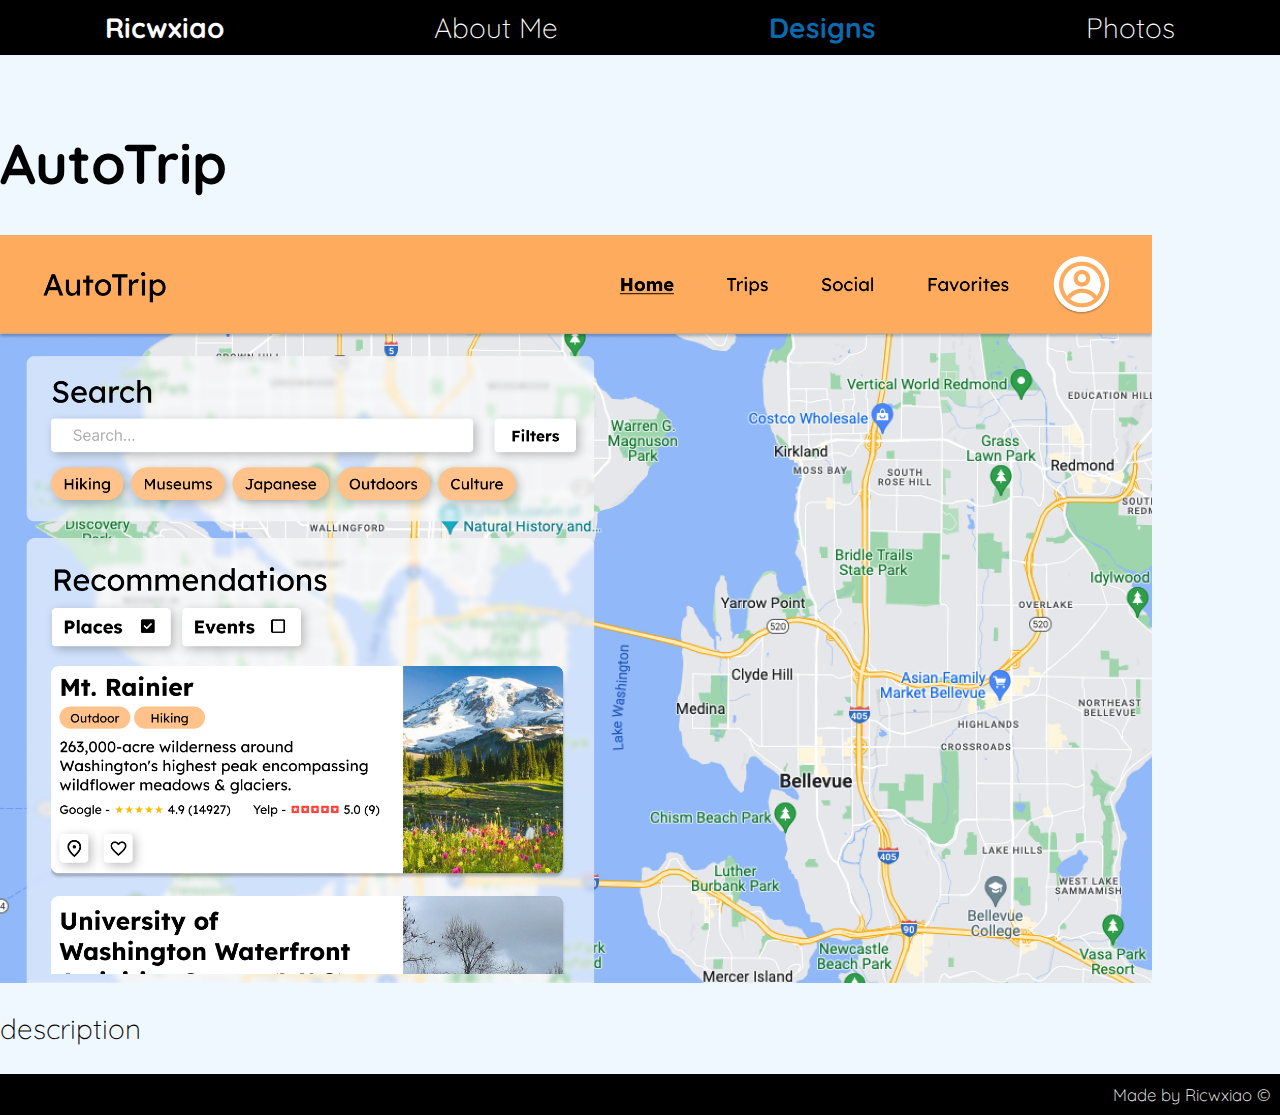
==== designs.html @ 52e3e887 "roughly finished design page" ====
<html>
    <head>
        <title>Ricwxiao's Photo Portfolio | Designs</title>
        <meta charset="UTF-8">
        <meta name="author" content="Ricwxiao">
        <meta name="description" content="Designs, Photo portfolio of Ricwxiao">
        <link rel="stylesheet" href="style/style.css">
        <link href="https://fonts.googleapis.com/css2?family=Courier+Prime:wght@400;700&display=swap" rel="stylesheet">
    </head>
    <body>
        <nav>
            <ul>
                <li><a href="index.html">Ricwxiao</a></li>
                <li><a href="#">About Me</a></li>
                <li><a href="#" class="vital">Designs</a></li>
                <li><a href="#">Photos</a></li>
            </ul>
        </nav>
        <main>
            <div class="designs-container">
                <div class="design-box">
                    <h1>AutoTrip</h1>
                    <img src="./img/AutoTrip.png">
                    <p>description</p>
                </div>
            </div>
        </main>
        <footer>
            <p>
                Made by Ricwxiao &#169;
            </p>
        </footer>
    </body>
</html>
---- style/style.css ----
@import url('https://fonts.googleapis.com/css2?family=Karla:wght@300;400;700&family=Quicksand:wght@300;400;700&display=swap');
@import url('https://fonts.googleapis.com/css2?family=Open+Sans&display=swap');

body {
    font-family: 'Quicksand', sans-serif;
    font-weight: 300;
    font-size: 28px;
    background-color: aliceblue;
    margin: 0;
}

nav {
    position: sticky;
    top: 0;
    height: 10vh;
    padding: 0;
    margin: 0;
}

a {
    text-decoration: none;
}

nav ul {
    list-style: none;
    display: flex;
    flex-direction: row;
    margin: 0;
    padding: 0;
    background-color: #000000;
}

nav li {
    flex: auto;
}

nav a {
    display: block;
    padding: 10px 20px;
    color: #ffffff;
    text-align: center;
}

nav a:hover {
    font-weight: 700;
}

footer {
    background-color: #000000;
}

footer p {
    padding: 0.6em;
    font-size: 0.6em;
    color: #fff;
    margin-block: 0;
    text-align: right;
}

img {
    max-width: 90vw;
}

.big-intro {
    font-size: 2em;
    text-align: left;
    font-family: 'Open Sans', sans-serif;
    margin-top: 2em;
    color: #000000;
}

.big-intro p {
    margin-left: 10vw;
    margin-right: 10vw;
}

.big-intro div:hover {
    transform: scale(1.1);
    transition-duration: 1s;
    transition-timing-function: cubic-bezier(0.075, 0.82, 0.165, 1);
    box-shadow: 5px 5px 8px 2px rgba(0, 0, 0, 0.2);
    padding-top: .5em;
    padding-bottom: .5em;
}

.vital {
    color: #0A6AB0;
    font-weight: bold;
}

main .vital:hover {
    transform: scale(1.2);
}

.home-container {
    display: flex;
    flex-direction: column;
    align-items: center;
}

.portrait {
    max-width: 50vw;
    border-radius: 10000px;
    margin-top: 2em;
}

.container {
    display: flex;
    flex-direction: column;
}

.row {
    flex: auto;
    display: flex;
    flex-direction: row;
    margin: 1em 0;
    justify-content: center;
}

.card {
    flex: 1;
    width: 200px;
    height: 200px;
    background-color: aqua;
    border: #000000 solid ;
    overflow: auto;
}
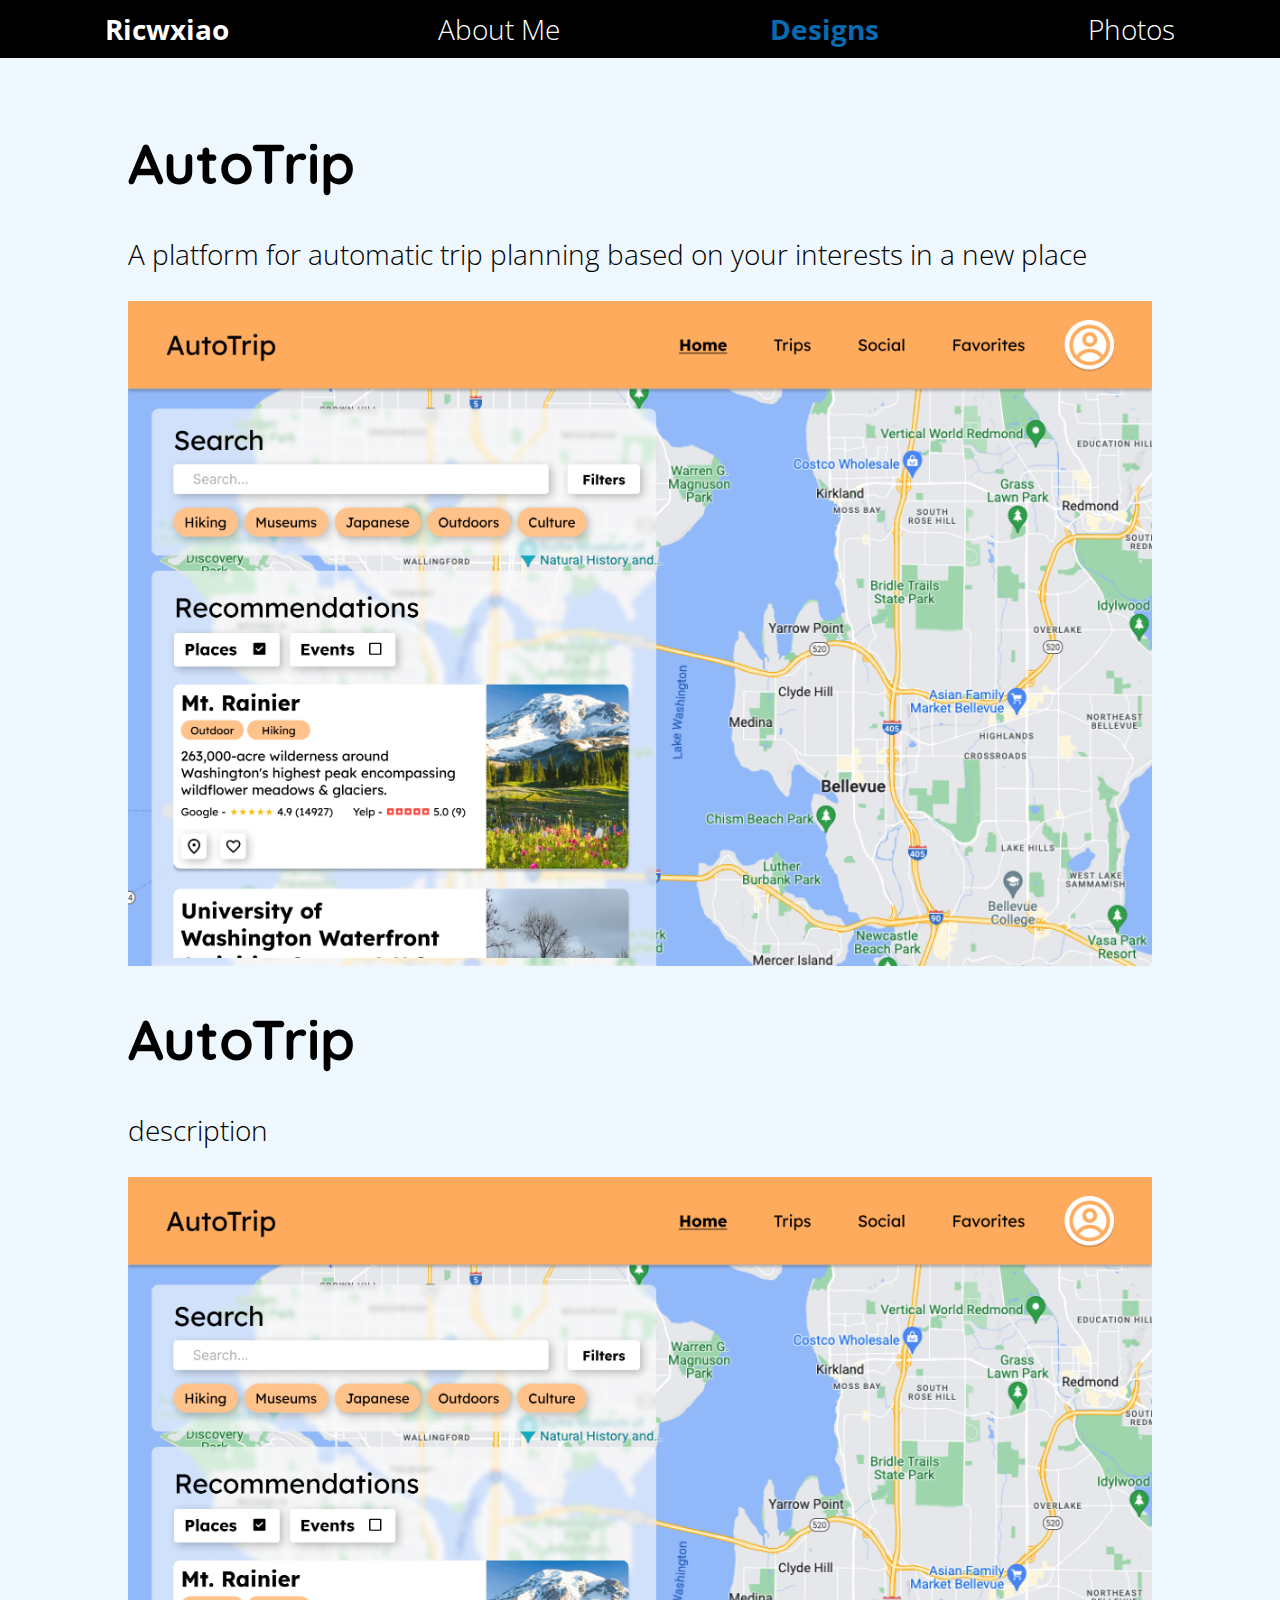
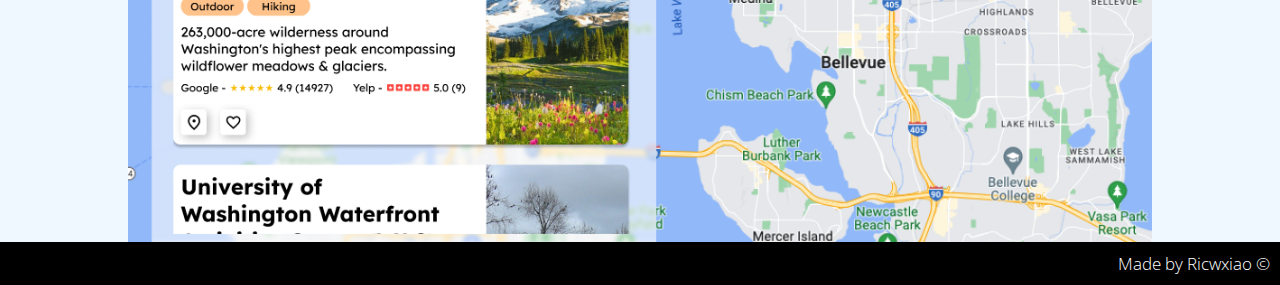
==== commit 457d03ab: "made design flex layout" ====
--- a/designs.html
+++ b/designs.html
@@ -16,12 +16,17 @@
                 <li><a href="#">Photos</a></li>
             </ul>
         </nav>
-        <main>
+        <main class="design-main">
             <div class="designs-container">
                 <div class="design-box">
                     <h1>AutoTrip</h1>
+                    <p>A platform for automatic trip planning based on your interests in a new place</p>
                     <img src="./img/AutoTrip.png">
+                </div>
+                <div class="design-box">
+                    <h1>AutoTrip</h1>
                     <p>description</p>
+                    <img src="./img/AutoTrip.png">
                 </div>
             </div>
         </main>
--- a/style/style.css
+++ b/style/style.css
@@ -2,11 +2,15 @@
 @import url('https://fonts.googleapis.com/css2?family=Open+Sans&display=swap');
 
 body {
-    font-family: 'Quicksand', sans-serif;
+    font-family: 'Open Sans', sans-serif;
     font-weight: 300;
     font-size: 28px;
     background-color: aliceblue;
     margin: 0;
+}
+
+h1 {
+    font-family: 'Quicksand', sans-serif;
 }
 
 nav {
@@ -57,10 +61,6 @@
     text-align: right;
 }
 
-img {
-    max-width: 90vw;
-}
-
 .big-intro {
     font-size: 2em;
     text-align: left;
@@ -74,22 +74,21 @@
     margin-right: 10vw;
 }
 
+.big-intro div {
+    padding-top: .5em;
+    padding-bottom: .5em;
+}
+
 .big-intro div:hover {
-    transform: scale(1.1);
-    transition-duration: 1s;
+    transform: scale(1.2);
+    transition-duration: 0.8s;
     transition-timing-function: cubic-bezier(0.075, 0.82, 0.165, 1);
     box-shadow: 5px 5px 8px 2px rgba(0, 0, 0, 0.2);
-    padding-top: .5em;
-    padding-bottom: .5em;
 }
 
 .vital {
     color: #0A6AB0;
     font-weight: bold;
-}
-
-main .vital:hover {
-    transform: scale(1.2);
 }
 
 .home-container {
@@ -124,4 +123,26 @@
     background-color: aqua;
     border: #000000 solid ;
     overflow: auto;
+}
+
+.design-main {
+    display: flex;
+    justify-content: center;
+    align-items: center;
+}
+
+.design-container {
+    display: flex;
+    flex-direction: row;
+    flex-wrap: wrap;
+    max-width: 80vw;
+    justify-content: center;
+}
+
+.design-box {
+    width: 80vw;
+}
+
+.design-box img {
+    max-width: 80vw;
 }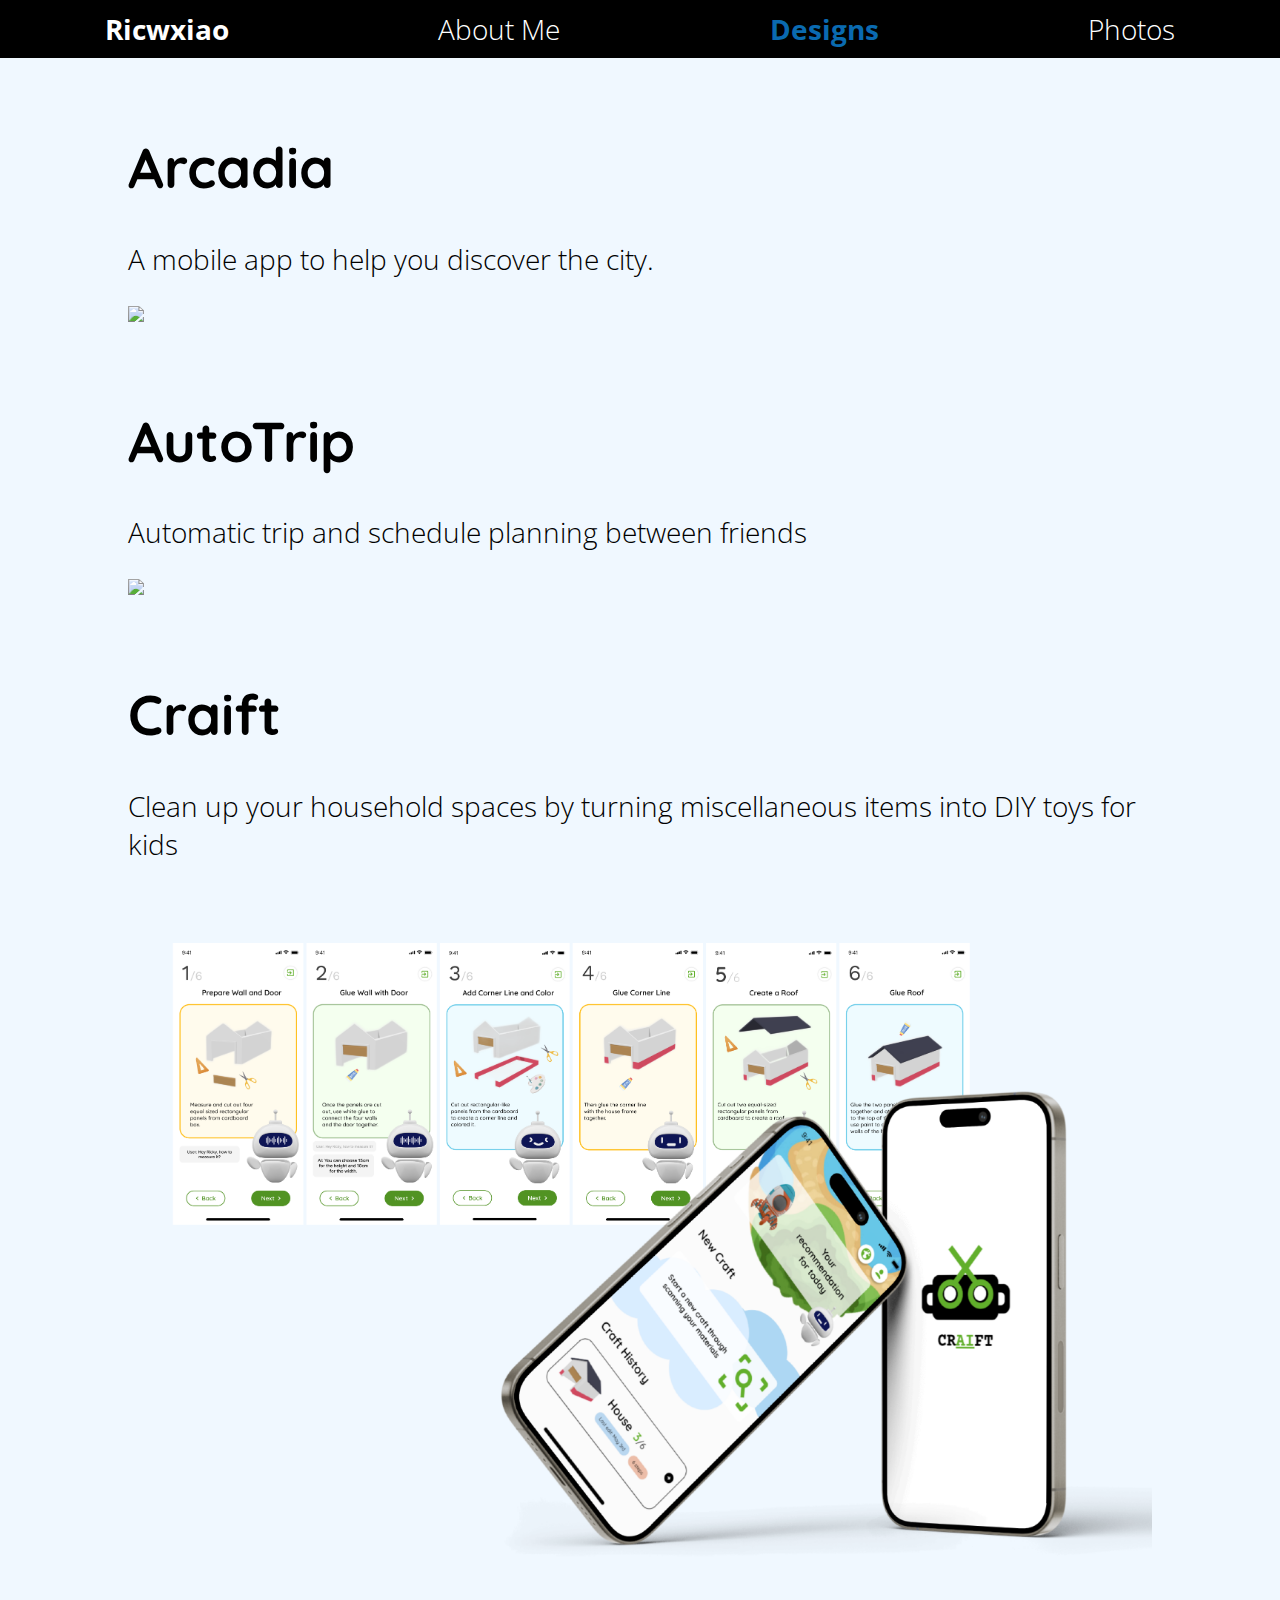
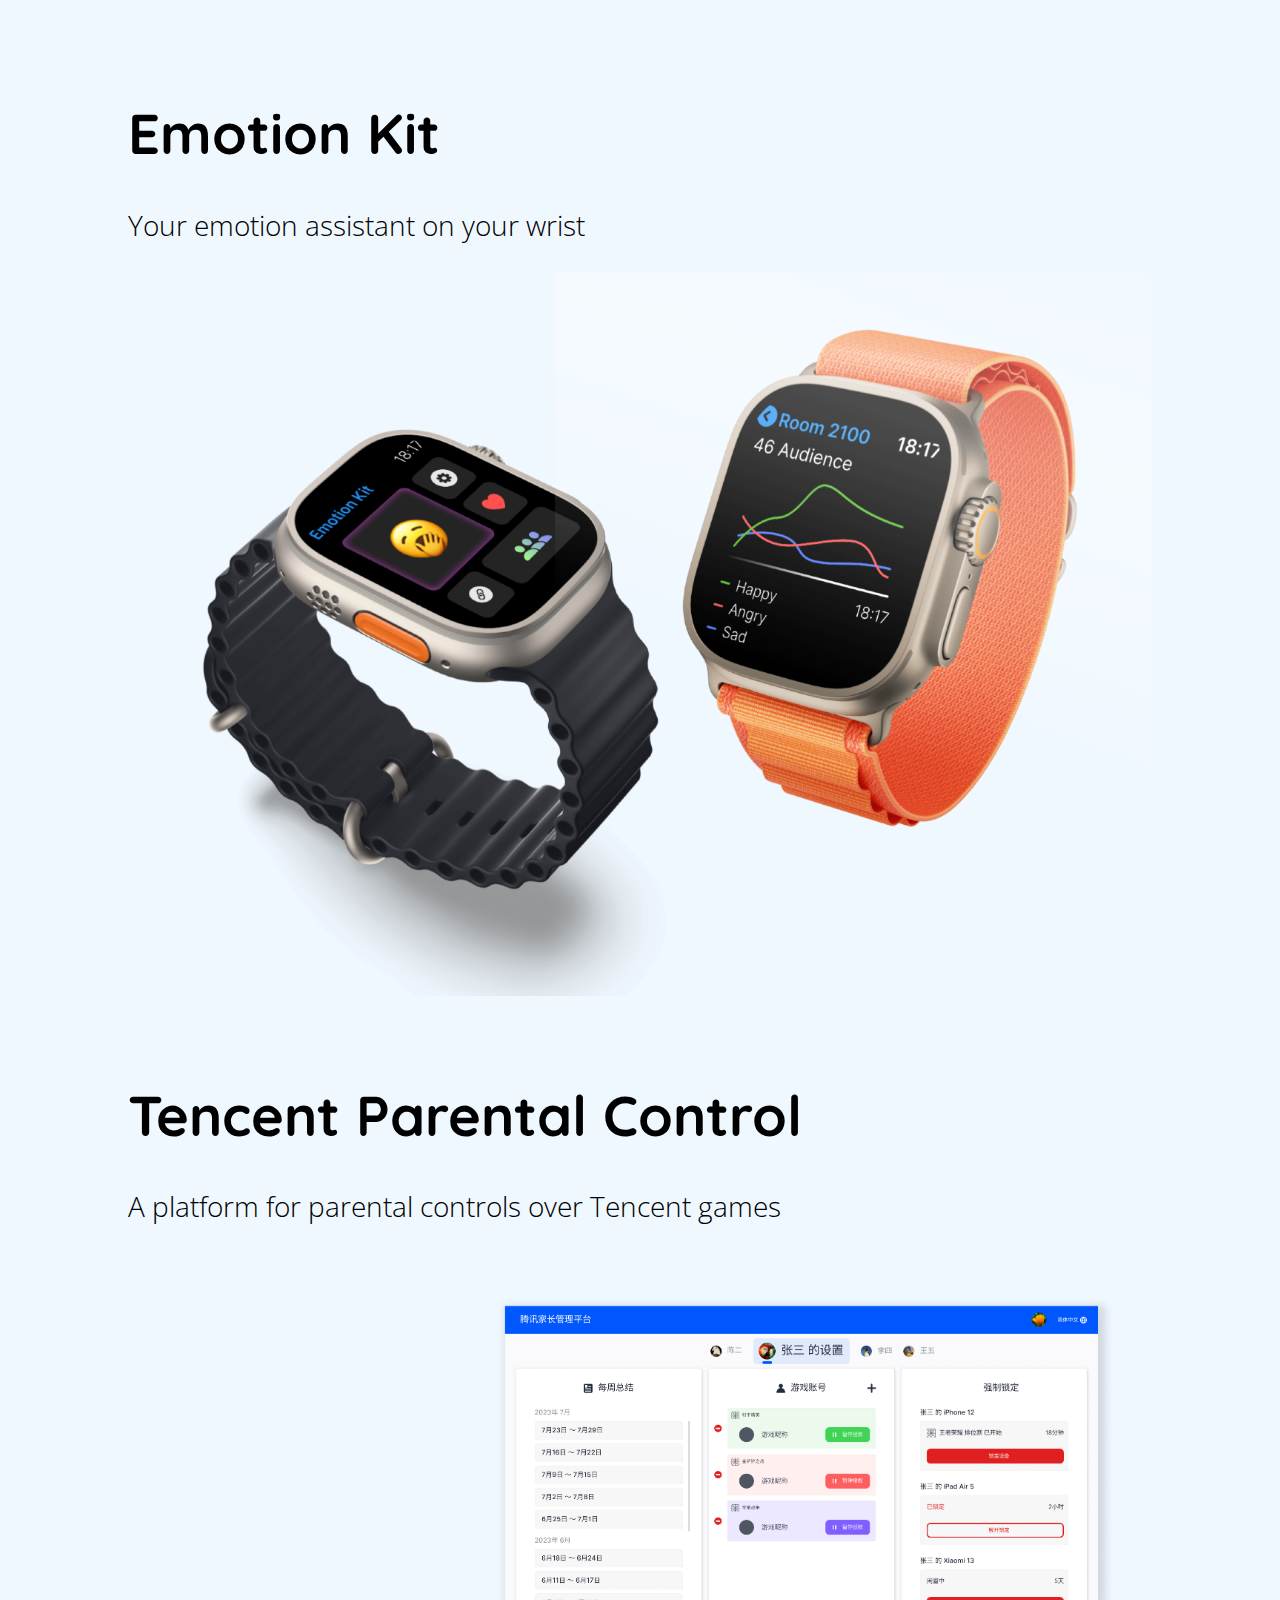
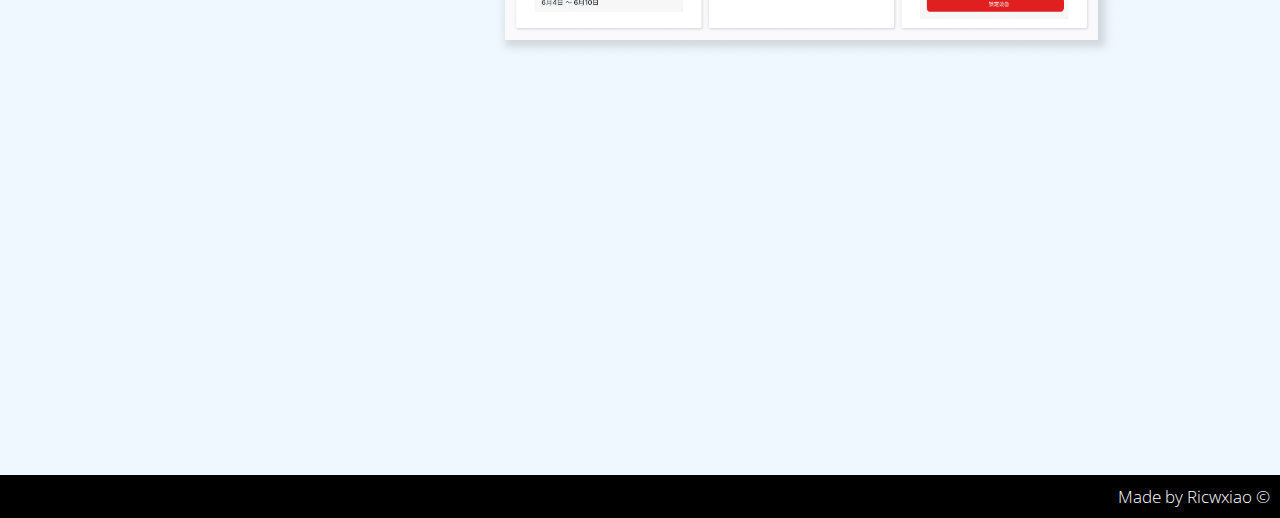
==== commit 04d4877d: "finished portfolio MVP" ====
--- a/designs.html
+++ b/designs.html
@@ -19,14 +19,29 @@
         <main class="design-main">
             <div class="designs-container">
                 <div class="design-box">
-                    <h1>AutoTrip</h1>
-                    <p>A platform for automatic trip planning based on your interests in a new place</p>
-                    <img src="./img/AutoTrip.png">
+                    <h1>Arcadia</h1>
+                    <p>A mobile app to help you discover the city.</p>
+                    <img src="./img/Arcadia_Cover.png">
                 </div>
                 <div class="design-box">
                     <h1>AutoTrip</h1>
-                    <p>description</p>
-                    <img src="./img/AutoTrip.png">
+                    <p>Automatic trip and schedule planning between friends </p>
+                    <img src="./img/Autotrip_Cover.png">
+                </div>
+                <div class="design-box">
+                    <h1>Craift</h1>
+                    <p>Clean up your household spaces by turning miscellaneous items into DIY toys for kids</p>
+                    <img src="./img/Craift_Cover.png">
+                </div>
+                <div class="design-box">
+                    <h1>Emotion Kit</h1>
+                    <p>Your emotion assistant on your wrist</p>
+                    <img src="./img/EmotionKit_Cover.png">
+                </div>
+                <div class="design-box">
+                    <h1>Tencent Parental Control</h1>
+                    <p>A platform for parental controls over Tencent games</p>
+                    <img src="./img/TPC Cover.png">
                 </div>
             </div>
         </main>
--- a/style/style.css
+++ b/style/style.css
@@ -19,6 +19,7 @@
     height: 10vh;
     padding: 0;
     margin: 0;
+    z-index: 100;
 }
 
 a {
@@ -51,6 +52,8 @@
 
 footer {
     background-color: #000000;
+    margin-top: 2em;
+    z-index: 100;
 }
 
 footer p {
@@ -103,26 +106,16 @@
     margin-top: 2em;
 }
 
+.portrait:hover {
+    transform: scale(1);
+    transition-duration: 0.8s;
+    transition-timing-function: cubic-bezier(0.075, 0.82, 0.165, 1);
+    box-shadow: 10px 10px 16px 4px rgba(0, 0, 0, 0.2);
+}
+
 .container {
     display: flex;
     flex-direction: column;
-}
-
-.row {
-    flex: auto;
-    display: flex;
-    flex-direction: row;
-    margin: 1em 0;
-    justify-content: center;
-}
-
-.card {
-    flex: 1;
-    width: 200px;
-    height: 200px;
-    background-color: aqua;
-    border: #000000 solid ;
-    overflow: auto;
 }
 
 .design-main {
@@ -141,6 +134,18 @@
 
 .design-box {
     width: 80vw;
+    padding: 1.5em;
+}
+
+.design-box:hover {
+    transform: scale(1.05);
+    transition-duration: 0.8s;
+    transition-timing-function: cubic-bezier(0.075, 0.82, 0.165, 1);
+    box-shadow: 5px 5px 8px 2px rgba(0, 0, 0, 0.2);
+}
+
+.design-box h1 {
+    margin-top: 0;
 }
 
 .design-box img {
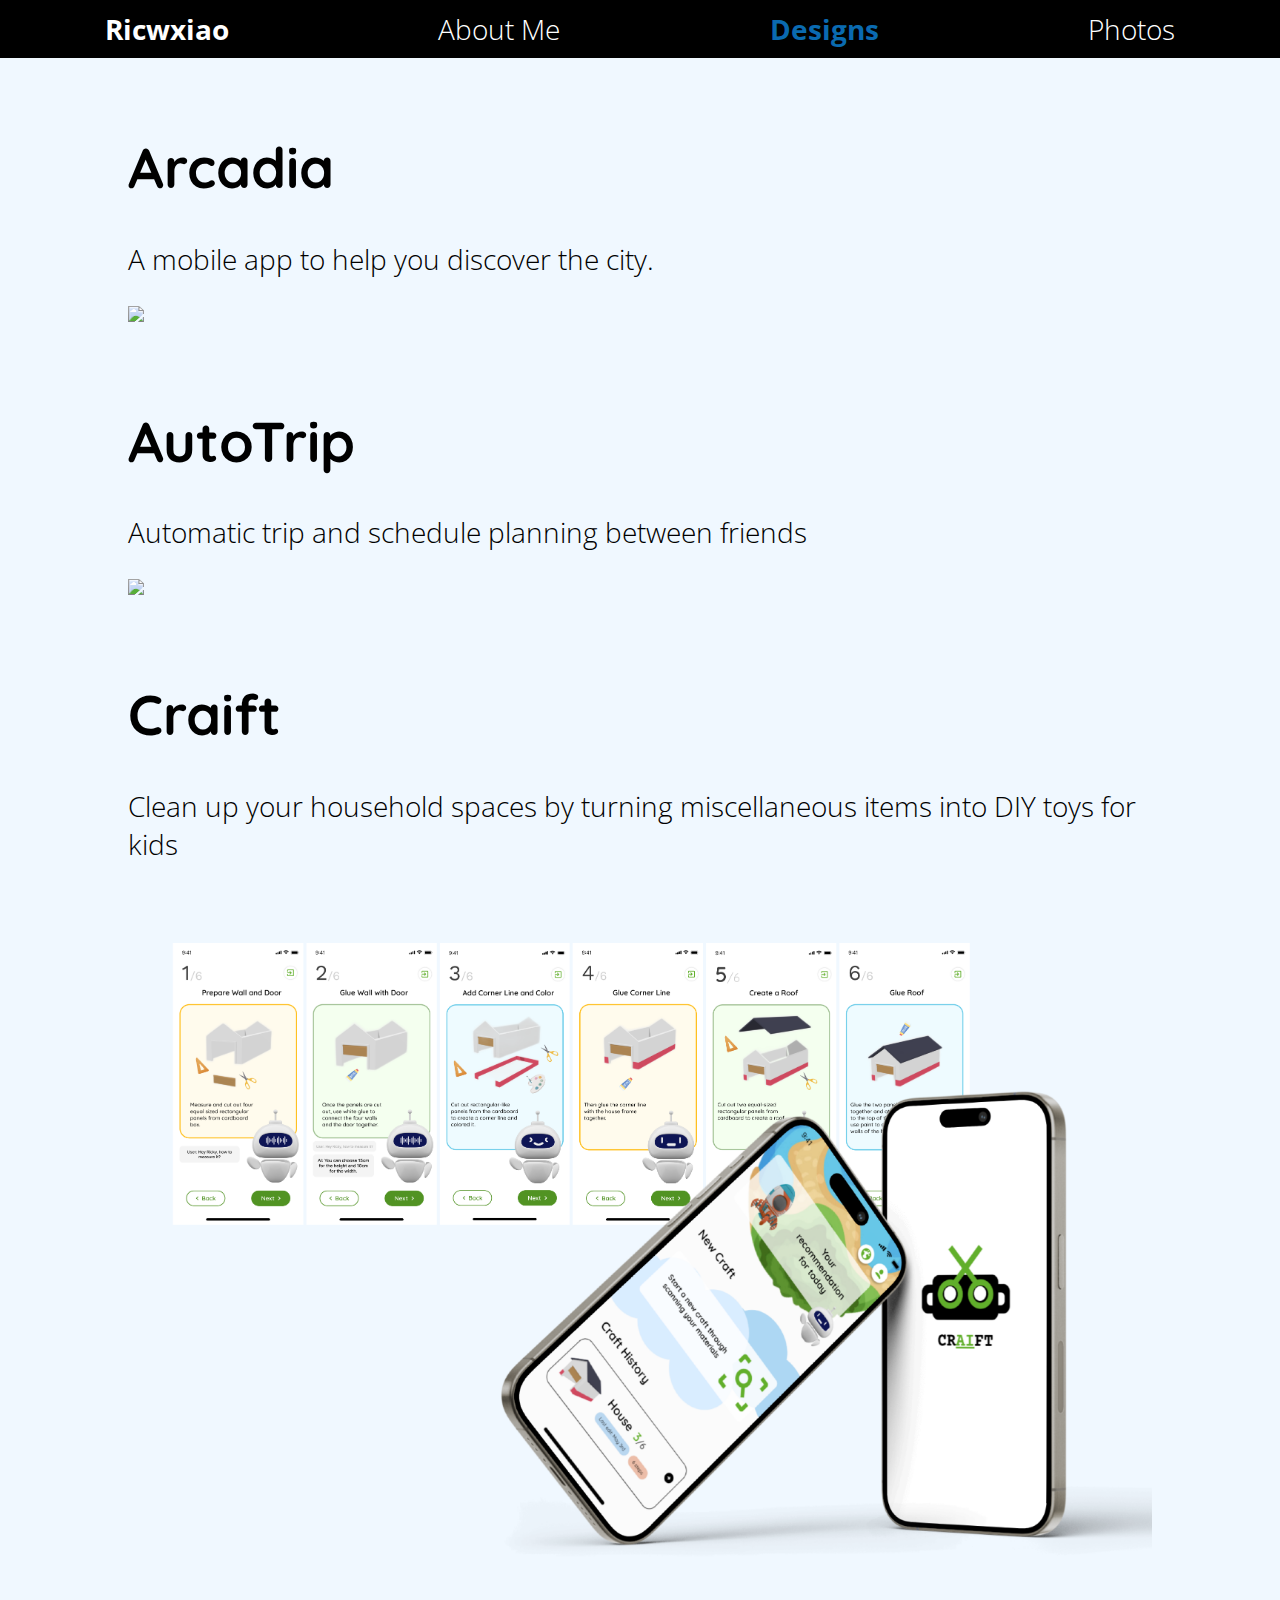
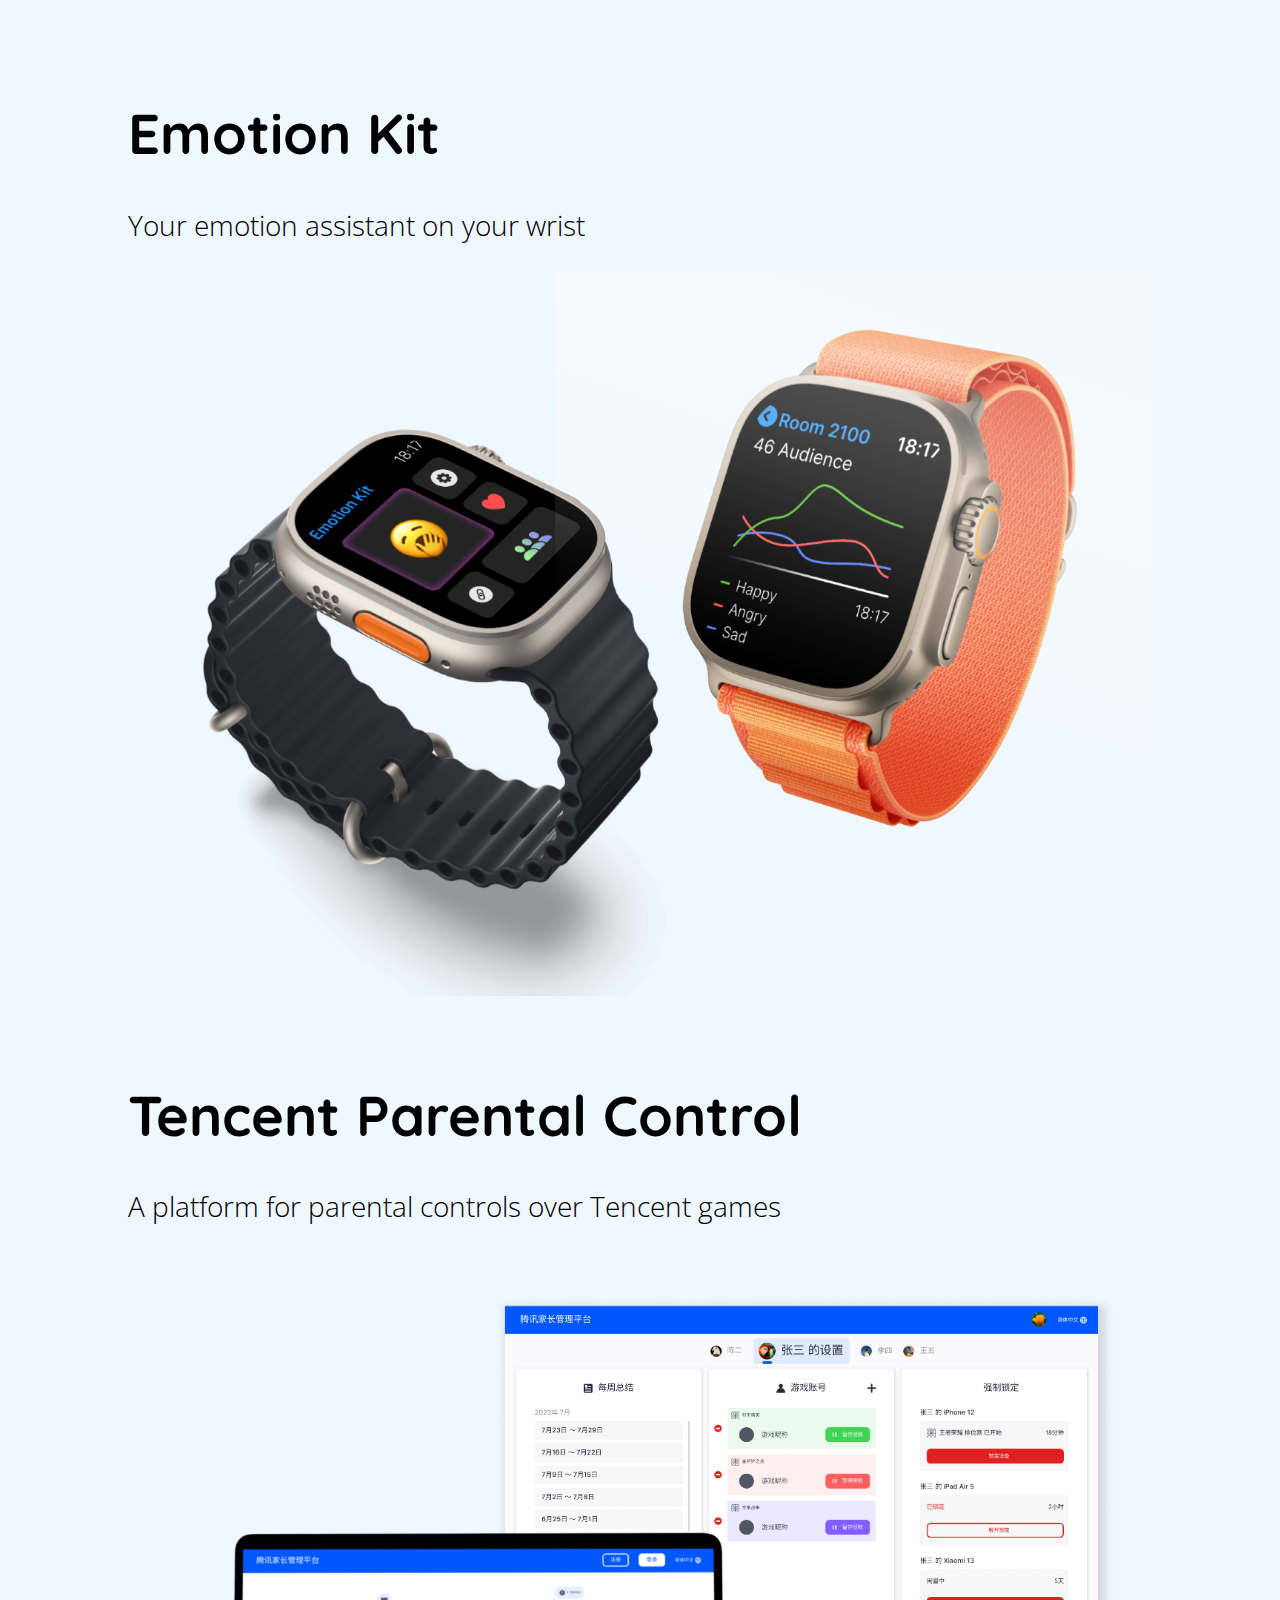
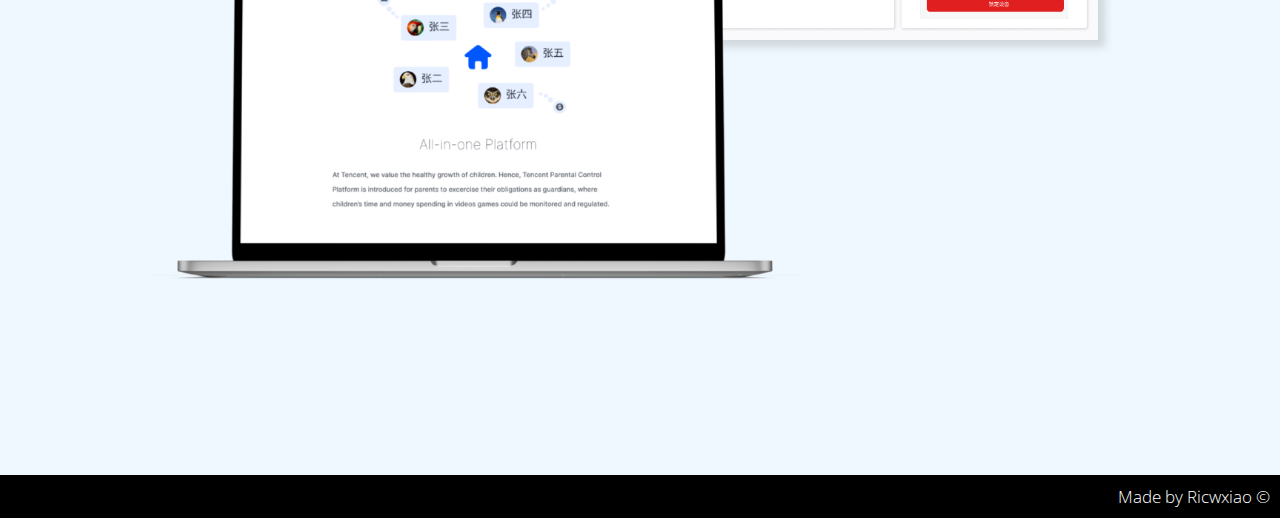
==== commit ec71714e: "updated TPC Cover" ====
--- a/designs.html
+++ b/designs.html
@@ -41,7 +41,7 @@
                 <div class="design-box">
                     <h1>Tencent Parental Control</h1>
                     <p>A platform for parental controls over Tencent games</p>
-                    <img src="./img/TPC Cover.png">
+                    <img src="./img/TPC_Cover.png">
                 </div>
             </div>
         </main>
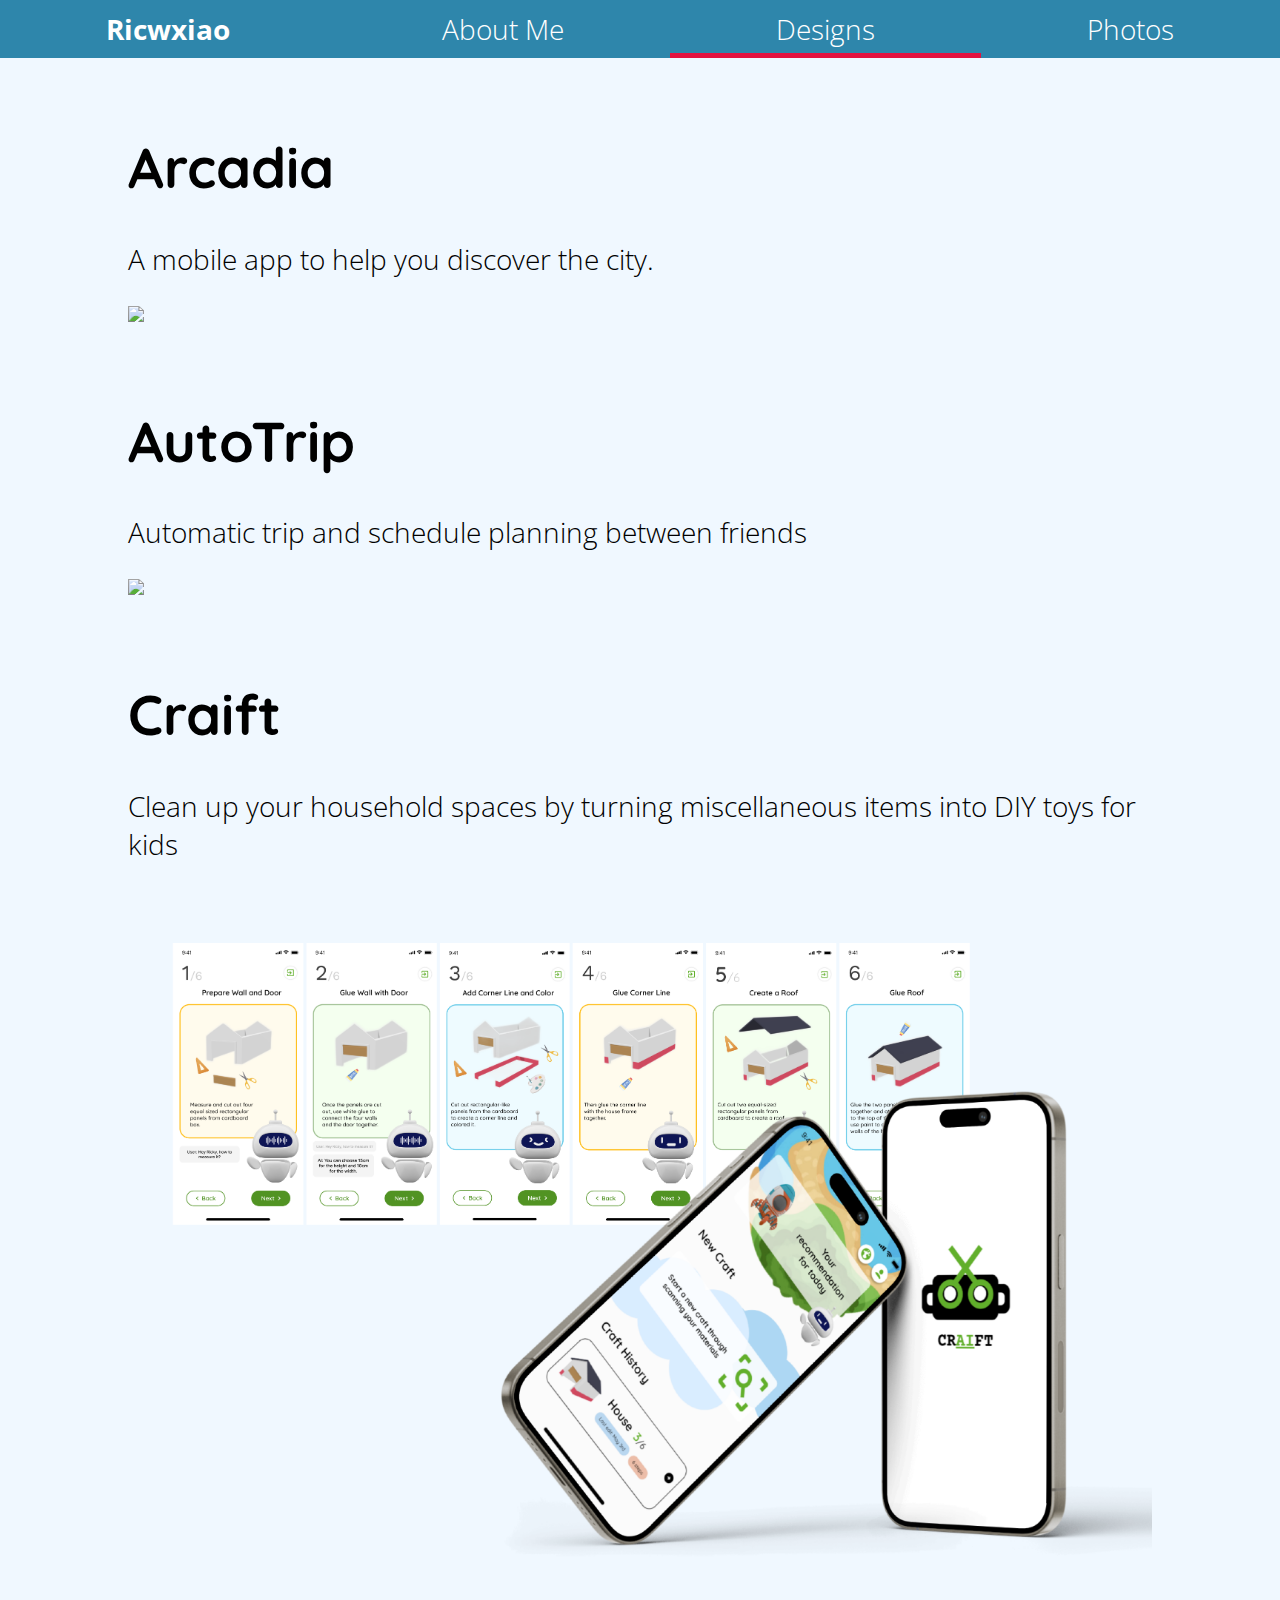
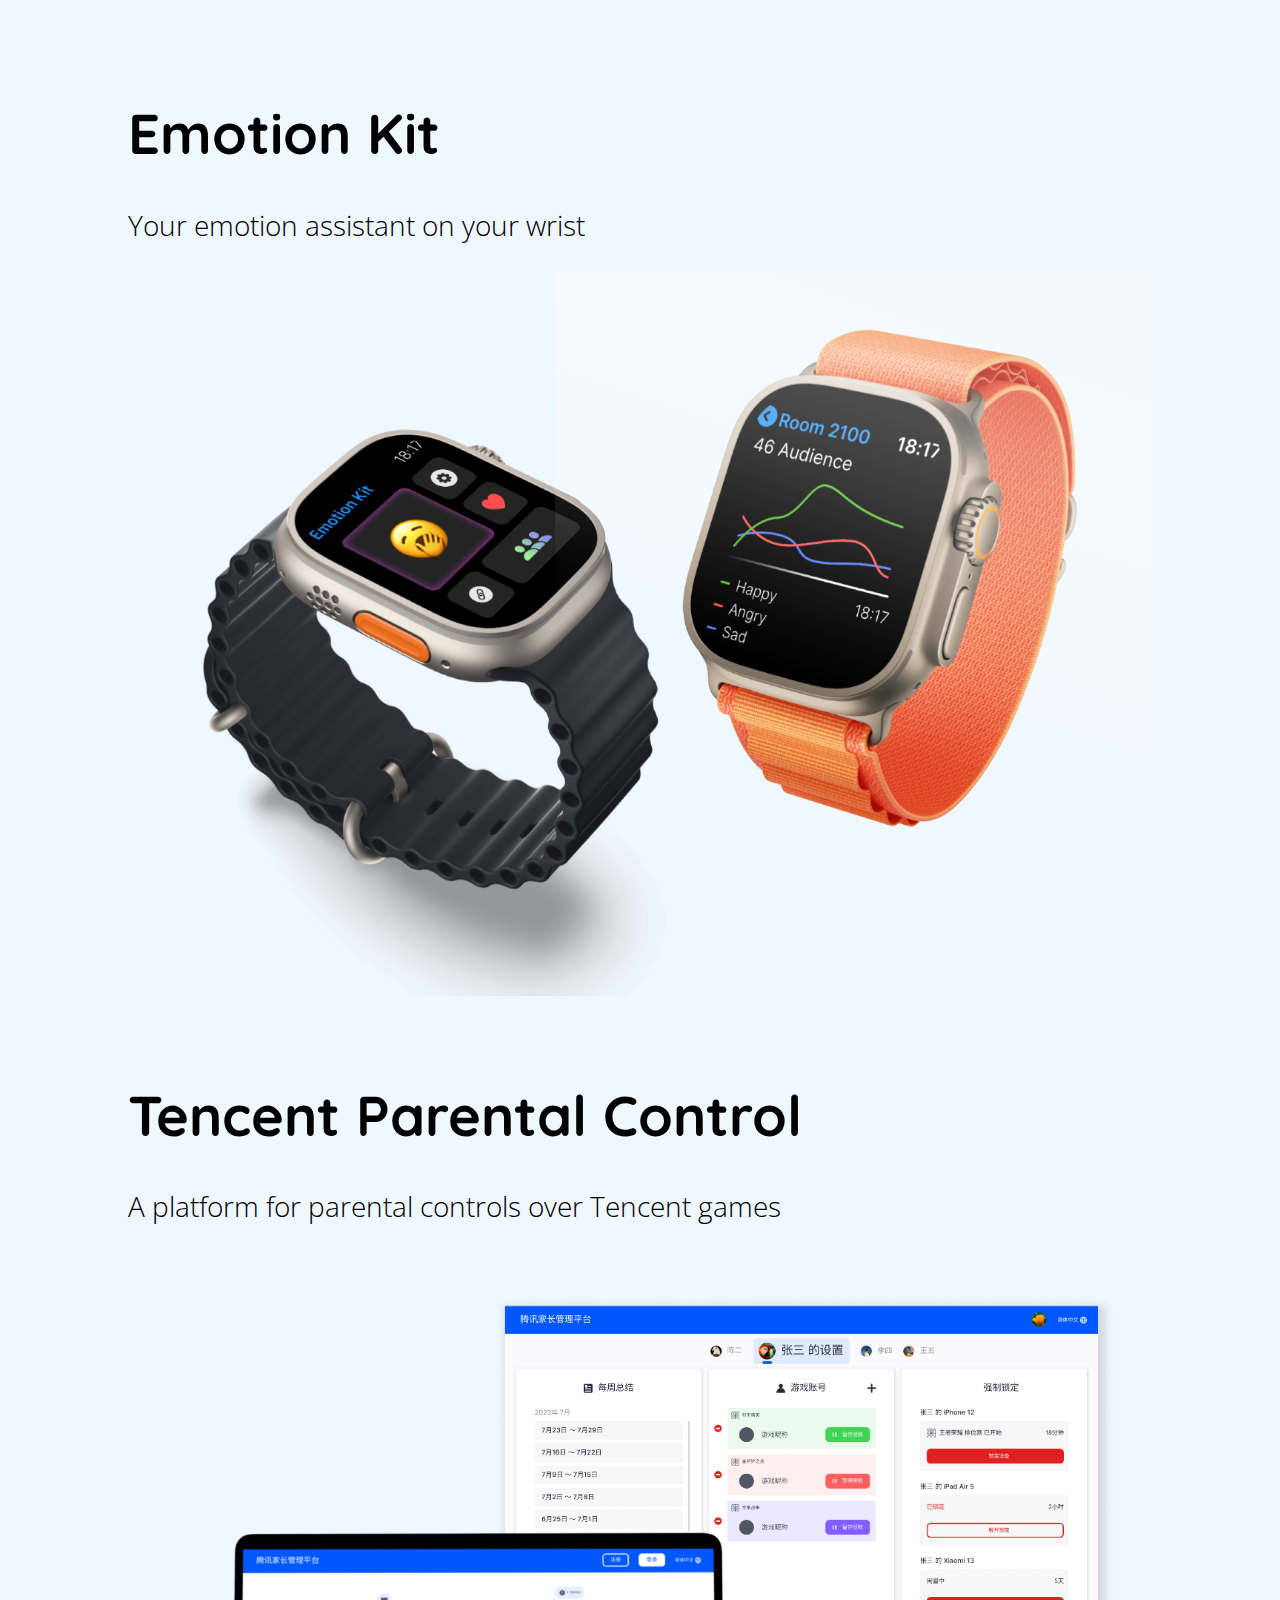
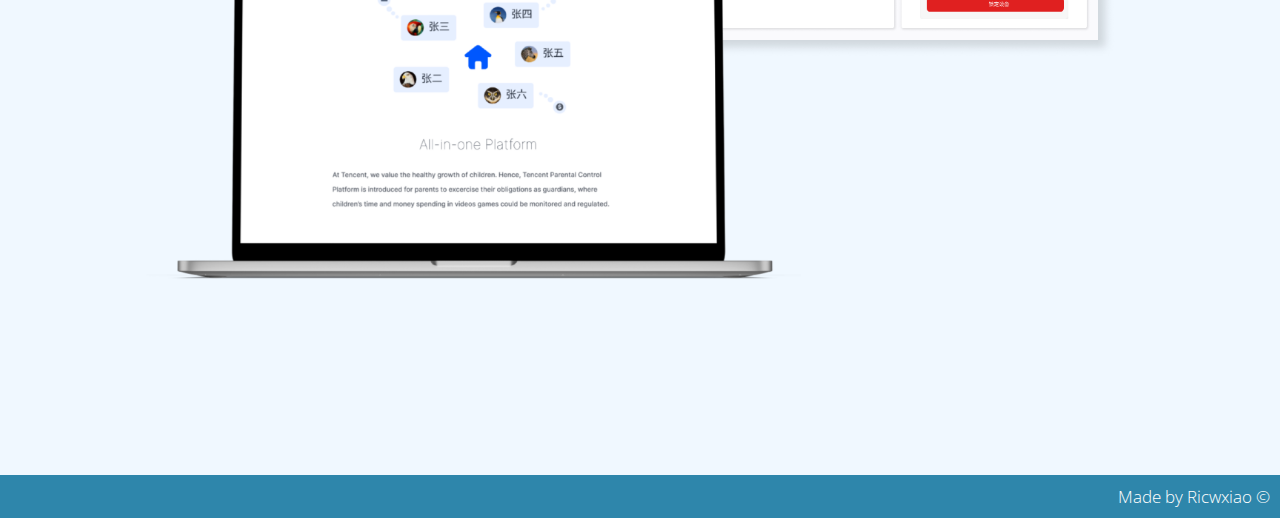
==== commit 2727bf22: "changed color palette, set body max-width" ====
--- a/designs.html
+++ b/designs.html
@@ -12,7 +12,7 @@
             <ul>
                 <li><a href="index.html">Ricwxiao</a></li>
                 <li><a href="#">About Me</a></li>
-                <li><a href="#" class="vital">Designs</a></li>
+                <li><a href="#" class="curr-tab">Designs</a></li>
                 <li><a href="#">Photos</a></li>
             </ul>
         </nav>
@@ -21,27 +21,27 @@
                 <div class="design-box">
                     <h1>Arcadia</h1>
                     <p>A mobile app to help you discover the city.</p>
-                    <img src="./img/Arcadia_Cover.png">
+                    <img src="./imgs/Arcadia_Cover.png">
                 </div>
                 <div class="design-box">
                     <h1>AutoTrip</h1>
                     <p>Automatic trip and schedule planning between friends </p>
-                    <img src="./img/Autotrip_Cover.png">
+                    <img src="./imgs/Autotrip_Cover.png">
                 </div>
                 <div class="design-box">
                     <h1>Craift</h1>
                     <p>Clean up your household spaces by turning miscellaneous items into DIY toys for kids</p>
-                    <img src="./img/Craift_Cover.png">
+                    <img src="./imgs/Craift_Cover.png">
                 </div>
                 <div class="design-box">
                     <h1>Emotion Kit</h1>
                     <p>Your emotion assistant on your wrist</p>
-                    <img src="./img/EmotionKit_Cover.png">
+                    <img src="./imgs/EmotionKit_Cover.png">
                 </div>
                 <div class="design-box">
                     <h1>Tencent Parental Control</h1>
                     <p>A platform for parental controls over Tencent games</p>
-                    <img src="./img/TPC_Cover.png">
+                    <img src="./imgs/TPC_Cover.png">
                 </div>
             </div>
         </main>
--- a/style/style.css
+++ b/style/style.css
@@ -1,12 +1,22 @@
 @import url('https://fonts.googleapis.com/css2?family=Karla:wght@300;400;700&family=Quicksand:wght@300;400;700&display=swap');
 @import url('https://fonts.googleapis.com/css2?family=Open+Sans&display=swap');
+
+:root {
+    --bgclr: #2E86AB;
+    --primclr: #E4113F;
+}
+
+html {
+    background-color: var(--bgclr);
+}
 
 body {
     font-family: 'Open Sans', sans-serif;
     font-weight: 300;
     font-size: 28px;
     background-color: aliceblue;
-    margin: 0;
+    max-width: 1400px;
+    margin: 0 auto;
 }
 
 h1 {
@@ -32,7 +42,7 @@
     flex-direction: row;
     margin: 0;
     padding: 0;
-    background-color: #000000;
+    background-color: var(--bgclr);
 }
 
 nav li {
@@ -46,12 +56,17 @@
     text-align: center;
 }
 
+nav .curr-tab {
+    border-bottom: var(--primclr) solid 5px;
+    padding-bottom: 5px;
+}
+
 nav a:hover {
     font-weight: 700;
 }
 
 footer {
-    background-color: #000000;
+    background-color: var(--bgclr);
     margin-top: 2em;
     z-index: 100;
 }
@@ -90,7 +105,7 @@
 }
 
 .vital {
-    color: #0A6AB0;
+    color: var(--primclr);
     font-weight: bold;
 }
 
@@ -101,7 +116,8 @@
 }
 
 .portrait {
-    max-width: 50vw;
+    min-width: 100px;
+    max-width: 400px;
     border-radius: 10000px;
     margin-top: 2em;
 }
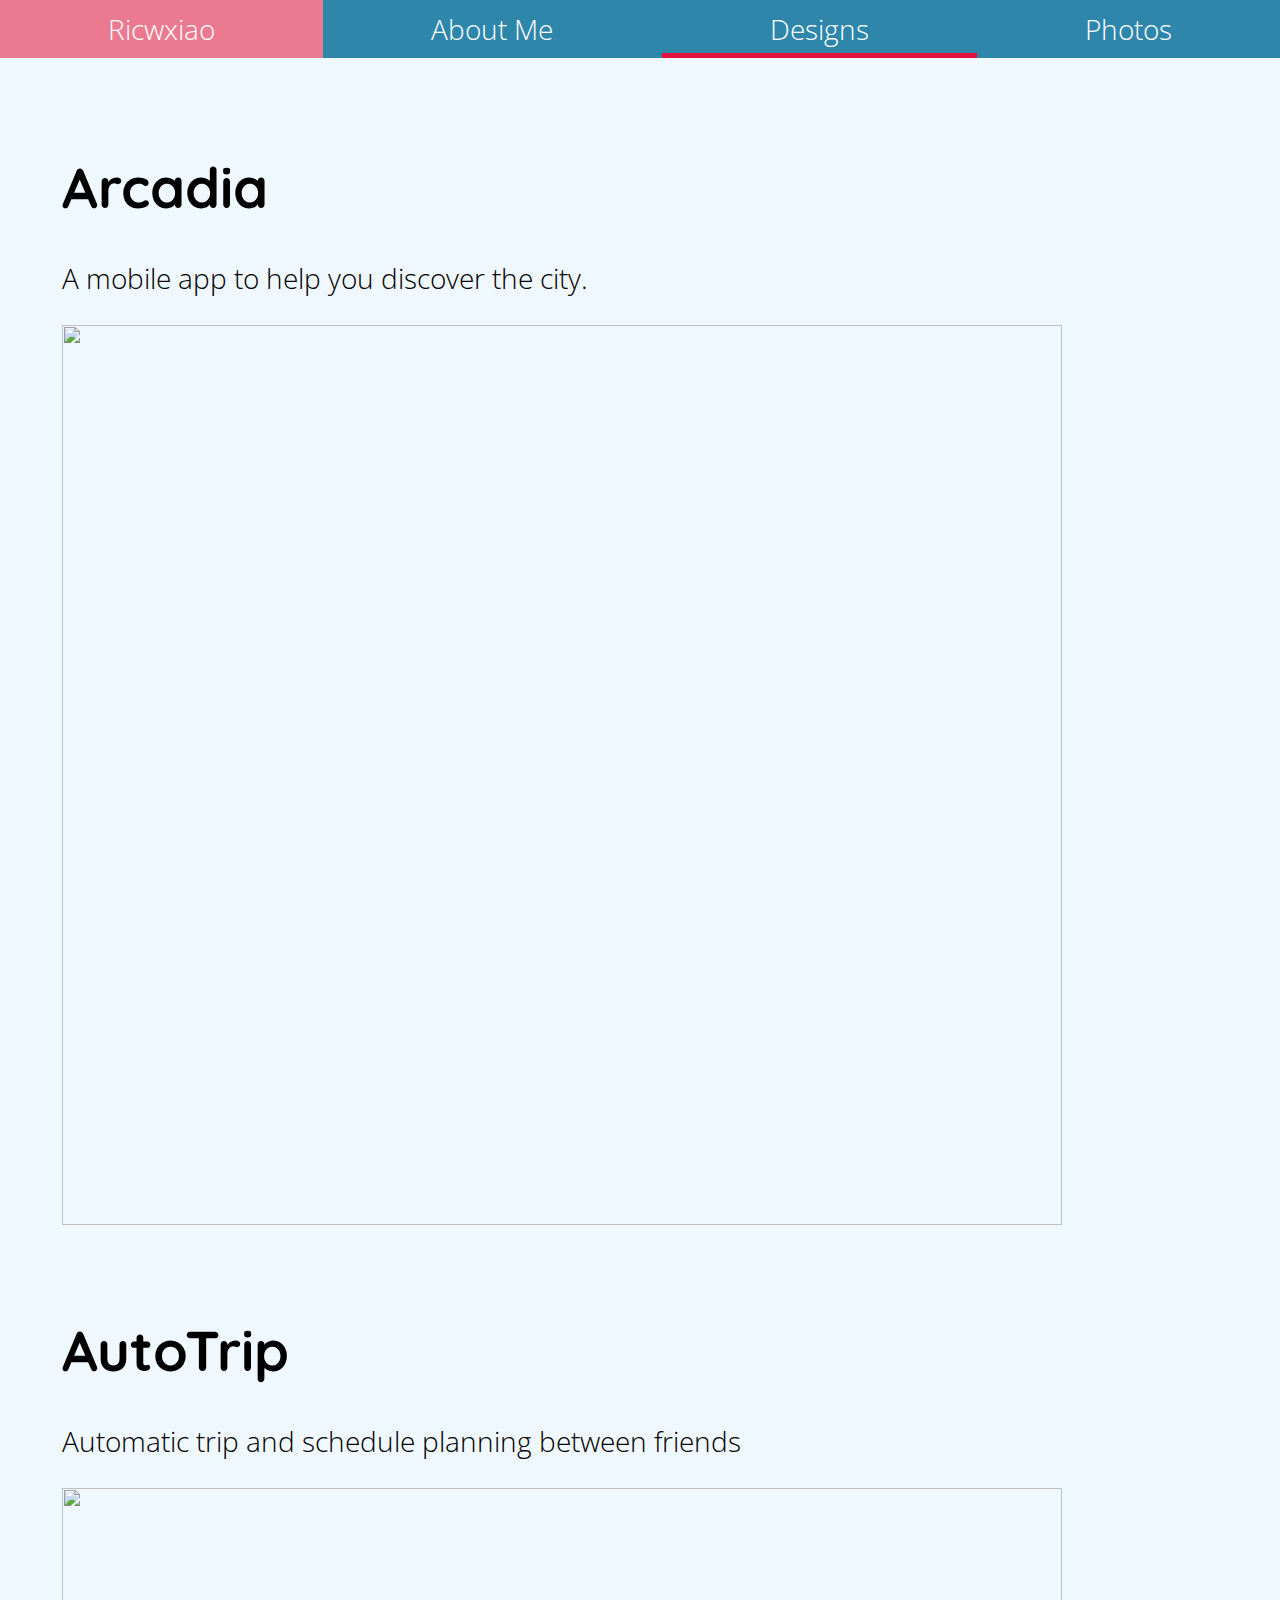
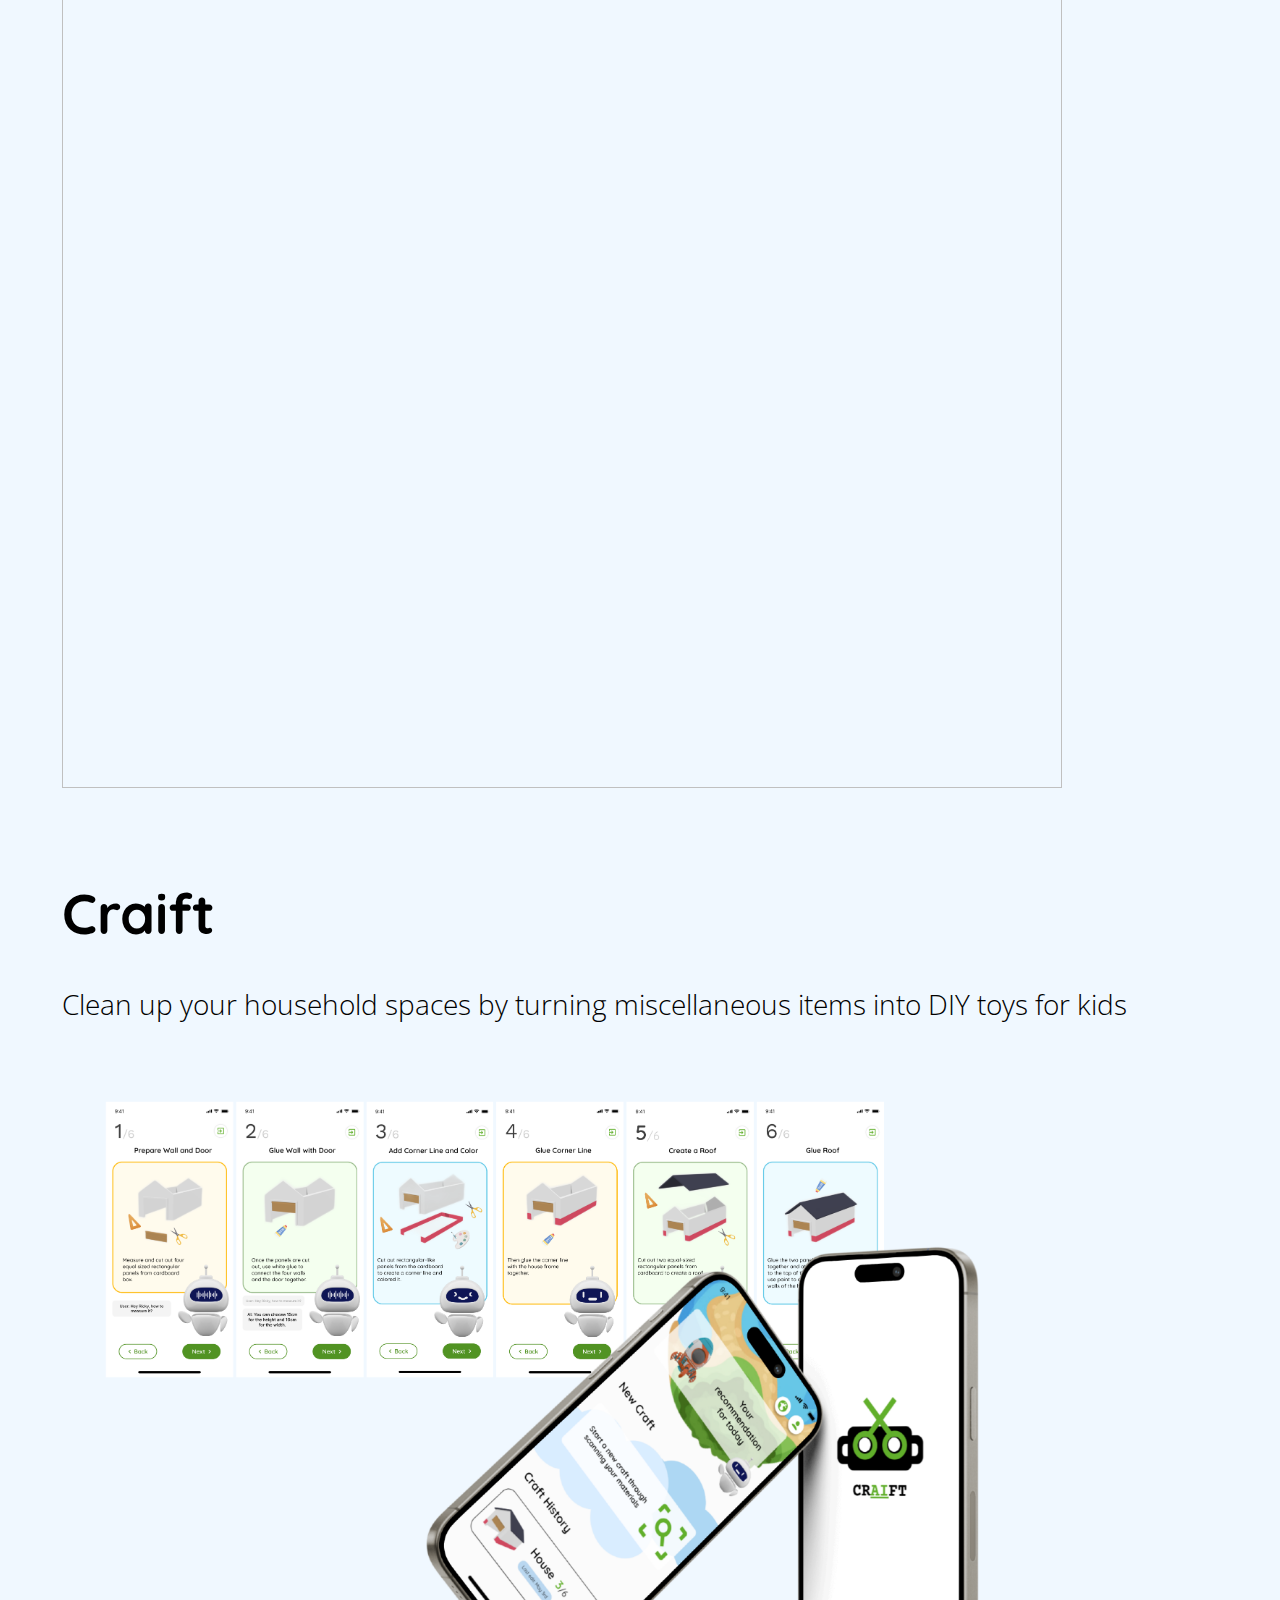
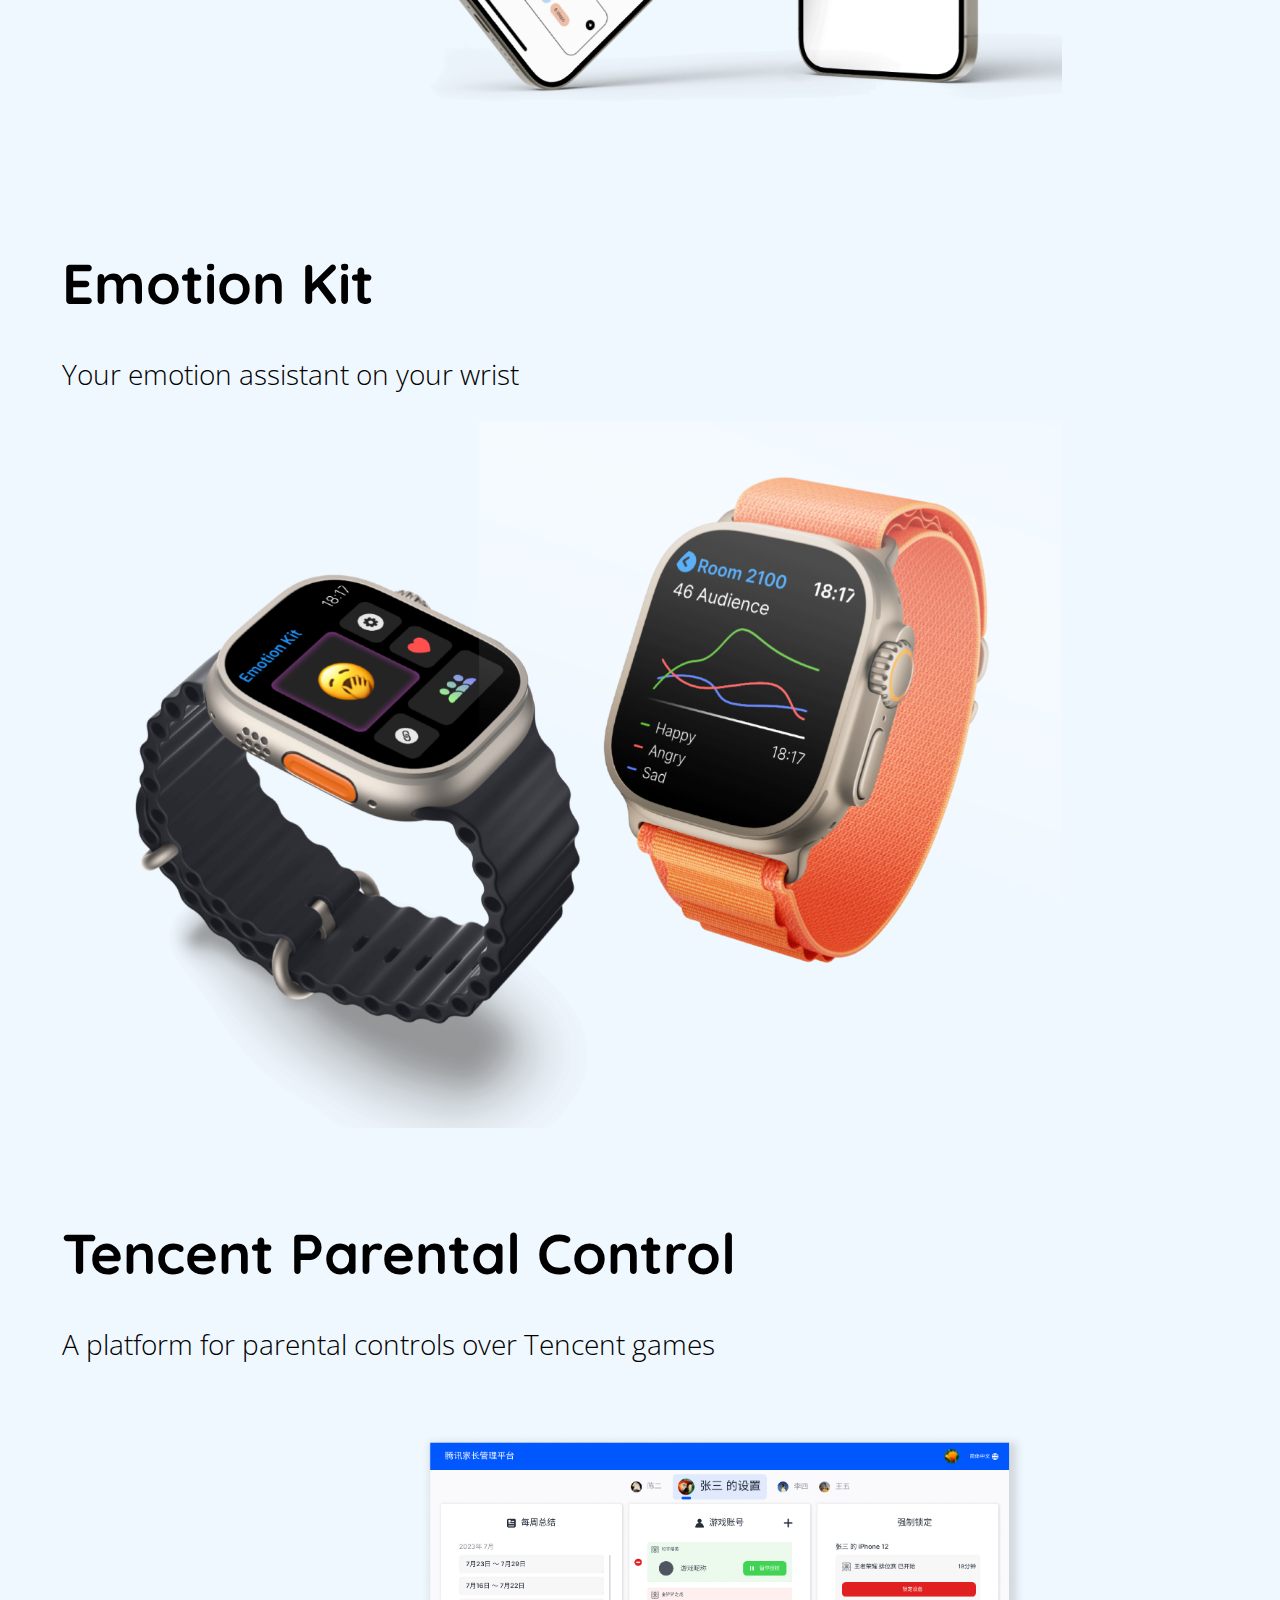
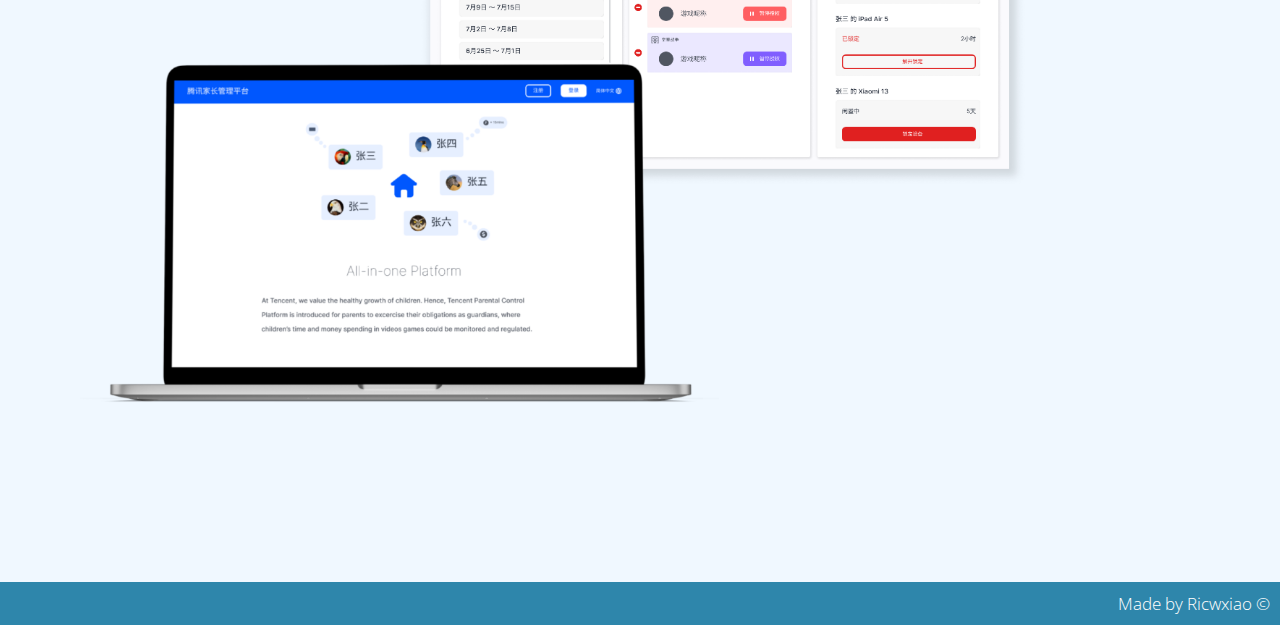
==== commit de4c30dd: "navigable 4 pages, color variables, and better syntax for layout and imgs" ====
--- a/designs.html
+++ b/designs.html
@@ -3,17 +3,17 @@
         <title>Ricwxiao's Photo Portfolio | Designs</title>
         <meta charset="UTF-8">
         <meta name="author" content="Ricwxiao">
-        <meta name="description" content="Designs, Photo portfolio of Ricwxiao">
-        <link rel="stylesheet" href="style/style.css">
+        <meta name="description" content="Designs, Personal Website of Ricwxiao">
+        <link rel="stylesheet" href="style/site.css">
         <link href="https://fonts.googleapis.com/css2?family=Courier+Prime:wght@400;700&display=swap" rel="stylesheet">
     </head>
-    <body>
+    <body class="designs">
         <nav>
             <ul>
                 <li><a href="index.html">Ricwxiao</a></li>
-                <li><a href="#">About Me</a></li>
+                <li><a href="about.html">About Me</a></li>
                 <li><a href="#" class="curr-tab">Designs</a></li>
-                <li><a href="#">Photos</a></li>
+                <li><a href="photos.html">Photos</a></li>
             </ul>
         </nav>
         <main class="design-main">
@@ -21,27 +21,37 @@
                 <div class="design-box">
                     <h1>Arcadia</h1>
                     <p>A mobile app to help you discover the city.</p>
-                    <img src="./imgs/Arcadia_Cover.png">
+                    <picture>
+                        <img src="./imgs/Arcadia_Cover.png">
+                    </picture>
                 </div>
                 <div class="design-box">
                     <h1>AutoTrip</h1>
                     <p>Automatic trip and schedule planning between friends </p>
-                    <img src="./imgs/Autotrip_Cover.png">
+                    <picture>
+                        <img src="./imgs/Autotrip_Cover.png">
+                    </picture>
                 </div>
                 <div class="design-box">
                     <h1>Craift</h1>
                     <p>Clean up your household spaces by turning miscellaneous items into DIY toys for kids</p>
-                    <img src="./imgs/Craift_Cover.png">
+                    <picture>
+                        <img src="./imgs/Craift_Cover.png">
+                    </picture>
                 </div>
                 <div class="design-box">
                     <h1>Emotion Kit</h1>
                     <p>Your emotion assistant on your wrist</p>
-                    <img src="./imgs/EmotionKit_Cover.png">
+                    <picture>
+                        <img src="./imgs/EmotionKit_Cover.png">
+                    </picture>
                 </div>
                 <div class="design-box">
                     <h1>Tencent Parental Control</h1>
                     <p>A platform for parental controls over Tencent games</p>
-                    <img src="./imgs/TPC_Cover.png">
+                    <picture>
+                        <img src="./imgs/TPC_Cover.png">
+                    </picture>
                 </div>
             </div>
         </main>
--- a/style/site.css
+++ b/style/site.css
@@ -0,0 +1,172 @@
+@import url('https://fonts.googleapis.com/css2?family=Karla:wght@300;400;700&family=Quicksand:wght@300;400;700&display=swap');
+@import url('https://fonts.googleapis.com/css2?family=Open+Sans&display=swap');
+
+:root {
+    --bgclr: #2E86AB;
+    --primclr: #E4113F;
+    --faded-primclr: #eb7990;
+}
+
+html {
+    background-color: var(--bgclr);
+}
+
+body {
+    font-family: 'Open Sans', sans-serif;
+    font-weight: 300;
+    font-size: 28px;
+    background-color: aliceblue;
+    max-width: 1400px;
+    margin: 0 auto;
+}
+
+h1 {
+    font-family: 'Quicksand', sans-serif;
+}
+
+nav {
+    position: sticky;
+    top: 0;
+    height: 10vh;
+    padding: 0;
+    margin: 0;
+    z-index: 100;
+}
+
+a {
+    text-decoration: none;
+}
+
+nav ul {
+    list-style: none;
+    display: flex;
+    flex-direction: row;
+    margin: 0;
+    padding: 0;
+    background-color: var(--bgclr);
+}
+
+nav li {
+    flex: auto;
+}
+
+nav a {
+    display: block;
+    padding: 10px 20px;
+    color: #ffffff;
+    text-align: center;
+}
+
+nav .curr-tab {
+    border-bottom: var(--primclr) solid 5px;
+    padding-bottom: 5px;
+}
+
+nav a:hover {
+    background-color: var(--faded-primclr);
+}
+
+footer {
+    background-color: var(--bgclr);
+    margin-top: 2em;
+    z-index: 100;
+}
+
+footer p {
+    padding: 0.6em;
+    font-size: 0.6em;
+    color: #fff;
+    margin-block: 0;
+    text-align: right;
+}
+
+.big-intro {
+    font-size: 2em;
+    text-align: left;
+    font-family: 'Open Sans', sans-serif;
+    margin-top: 2em;
+    color: #000000;
+}
+
+.big-intro p {
+    margin-left: 10vw;
+    margin-right: 10vw;
+}
+
+.big-intro div {
+    padding-top: .5em;
+    padding-bottom: .5em;
+}
+
+.big-intro div:hover {
+    transform: scale(1.2);
+    transition-duration: 0.8s;
+    transition-timing-function: cubic-bezier(0.075, 0.82, 0.165, 1);
+    box-shadow: 5px 5px 8px 2px rgba(0, 0, 0, 0.2);
+}
+
+.vital {
+    color: var(--primclr);
+    font-weight: bold;
+}
+
+.home-container {
+    display: flex;
+    flex-direction: column;
+    align-items: center;
+}
+
+.portrait {
+    min-width: 100px;
+    max-width: 400px;
+    border-radius: 10000px;
+    margin-top: 2em;
+}
+
+.portrait:hover {
+    transform: scale(1);
+    transition-duration: 0.8s;
+    transition-timing-function: cubic-bezier(0.075, 0.82, 0.165, 1);
+    box-shadow: 10px 10px 16px 4px rgba(0, 0, 0, 0.2);
+}
+
+.container {
+    display: flex;
+    flex-direction: column;
+}
+
+.design-container {
+    display: flex;
+    flex-direction: column;
+    align-items: center;
+    max-width: 1400px;
+}
+
+.design-box {
+    max-width: 1400px;
+    padding: 1em;
+    margin: 1.2em;
+}
+
+.design-box:hover {
+    transform: scale(1.05);
+    transition-duration: 0.8s;
+    transition-timing-function: cubic-bezier(0.075, 0.82, 0.165, 1);
+    box-shadow: 5px 5px 8px 2px rgba(0, 0, 0, 0.2);
+    background-color: var(--faded-primclr);
+}
+
+.design-box:hover h1,
+.design-box:hover p {
+    color: rgb(237, 237, 237);
+}
+
+.design-box h1 {
+    margin-top: 0;
+}
+
+.design-box img {
+    width: 100%;
+    max-width: 1000px;
+    height: auto;
+}